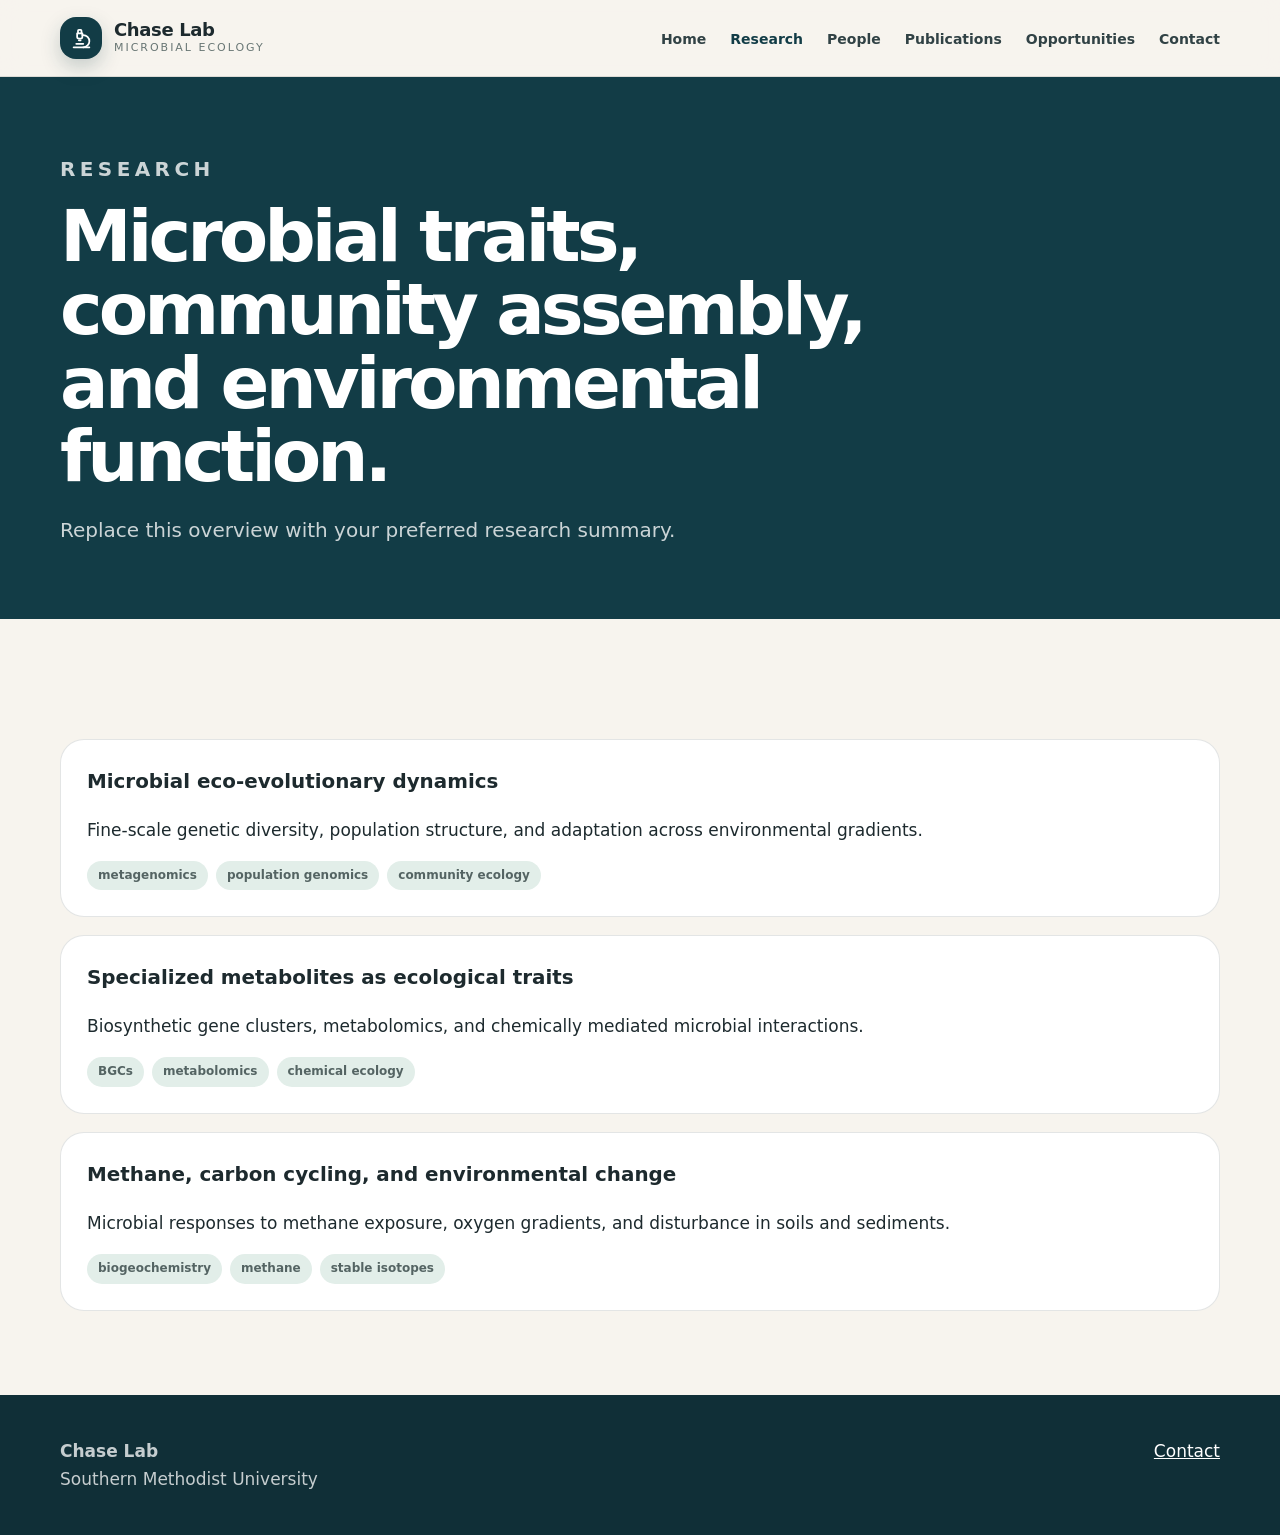
==== research.html @ c8084168 "Add files via upload" ====
<!DOCTYPE html><html lang="en"><head><meta charset="utf-8"><meta name="viewport" content="width=device-width, initial-scale=1"><title>Research | Chase Lab</title><link rel="stylesheet" href="assets/styles.css"></head><body><header class="site-header"><div class="container nav-wrap"><a class="brand" href="index.html"><span class="brand-mark"><svg class="brand-icon" viewBox="0 0 24 24"><path d="M6 18h8"/><path d="M3 22h18"/><path d="M14 22a7 7 0 1 0 0-14h-1"/><path d="M9 14h2"/><path d="M9 12a2 2 0 0 1-2-2V6h6v4a2 2 0 0 1-2 2Z"/><path d="M12 6V3a1 1 0 0 0-1-1H9a1 1 0 0 0-1 1v3"/></svg></span><span><span class="brand-title">Chase Lab</span><span class="brand-subtitle">Microbial Ecology</span></span></a><nav class="main-nav"><ul><li><a href="index.html">Home</a></li><li><a class="active" href="research.html">Research</a></li><li><a href="people.html">People</a></li><li><a href="publications.html">Publications</a></li><li><a href="opportunities.html">Opportunities</a></li><li><a href="contact.html">Contact</a></li></ul></nav></div></header><main><section class="page-hero"><div class="container"><p class="section-kicker">Research</p><h1>Microbial traits, community assembly, and environmental function.</h1><p>Replace this overview with your preferred research summary.</p></div></section><section class="section"><div class="container"><div class="list"><article class="list-item"><h3>Microbial eco-evolutionary dynamics</h3><p>Fine-scale genetic diversity, population structure, and adaptation across environmental gradients.</p><div class="tag-row"><span class="tag">metagenomics</span><span class="tag">population genomics</span><span class="tag">community ecology</span></div></article><article class="list-item"><h3>Specialized metabolites as ecological traits</h3><p>Biosynthetic gene clusters, metabolomics, and chemically mediated microbial interactions.</p><div class="tag-row"><span class="tag">BGCs</span><span class="tag">metabolomics</span><span class="tag">chemical ecology</span></div></article><article class="list-item"><h3>Methane, carbon cycling, and environmental change</h3><p>Microbial responses to methane exposure, oxygen gradients, and disturbance in soils and sediments.</p><div class="tag-row"><span class="tag">biogeochemistry</span><span class="tag">methane</span><span class="tag">stable isotopes</span></div></article></div></div></section></main><footer class="site-footer"><div class="container footer-grid"><div><strong>Chase Lab</strong><br>Southern Methodist University</div><div><a href="contact.html">Contact</a></div></div></footer></body></html>
---- assets/styles.css ----
:root{
  --ink:#1d2a2e;--muted:#5d6868;--ocean:#123c46;--ocean2:#102f37;--teal:#68a79f;--teal-soft:#e2eee9;--sand:#f7f4ee;--sediment:#e8e1d2;--gold:#d0a961;--white:#fff;--line:rgba(29,42,46,.12);--shadow:0 18px 45px rgba(17,33,38,.12);--radius:28px;--container:1160px
}
*{box-sizing:border-box}html{scroll-behavior:smooth}body{margin:0;color:var(--ink);background:var(--sand);font-family:Inter,ui-sans-serif,system-ui,-apple-system,BlinkMacSystemFont,"Segoe UI",sans-serif;font-size:17px;line-height:1.65}img{max-width:100%;height:auto;border-radius:22px}a{color:inherit}.container{width:min(var(--container),calc(100% - 88px));margin:0 auto}.site-header{position:sticky;top:0;z-index:50;background:rgba(247,244,238,.92);backdrop-filter:blur(12px);border-bottom:1px solid var(--line)}.nav-wrap{min-height:76px;display:flex;align-items:center;justify-content:space-between;gap:28px}.brand{display:flex;align-items:center;gap:12px;text-decoration:none;min-width:230px}.brand-mark{width:42px;height:42px;display:inline-flex;align-items:center;justify-content:center;border-radius:16px;background:var(--ocean);color:var(--white);box-shadow:0 8px 20px rgba(18,60,70,.22)}.brand-icon{width:21px;height:21px;display:block;fill:none;stroke:currentColor;stroke-width:2;stroke-linecap:round;stroke-linejoin:round}.brand-title{display:block;font-size:18px;font-weight:750;letter-spacing:-.02em;line-height:1.1}.brand-subtitle{display:block;color:#687674;font-size:11px;text-transform:uppercase;letter-spacing:.18em;line-height:1.4}.main-nav ul{list-style:none;display:flex;align-items:center;justify-content:flex-end;gap:24px;padding:0;margin:0;flex-wrap:wrap}.main-nav a{text-decoration:none;color:#314245;font-size:14px;font-weight:650}.main-nav a:hover,.main-nav a.active{color:var(--ocean)}.hero{position:relative;overflow:hidden;color:var(--white);background:radial-gradient(circle at 80% 5%,rgba(104,167,159,.32),transparent 28%),linear-gradient(135deg,#123c46 0%,#102f37 62%,#0c252c 100%);border-bottom:1px solid rgba(255,255,255,.14)}.hero:before{content:"";position:absolute;left:-120px;bottom:-180px;width:420px;height:420px;border-radius:999px;background:rgba(208,169,97,.20);filter:blur(50px)}.hero-grid{position:relative;z-index:1;display:grid;grid-template-columns:1.05fr .95fr;align-items:center;gap:56px;padding:104px 0}.eyebrow{display:inline-flex;margin-bottom:22px;padding:8px 14px;border:1px solid rgba(255,255,255,.2);border-radius:999px;background:rgba(255,255,255,.1);color:rgba(255,255,255,.86);font-size:14px}.hero h1{max-width:760px;margin:0;font-size:clamp(44px,7vw,76px);line-height:1.02;letter-spacing:-.055em}.hero-lede{max-width:680px;margin-top:26px;color:rgba(255,255,255,.78);font-size:clamp(18px,2vw,22px);line-height:1.55}.hero-actions{display:flex;gap:14px;flex-wrap:wrap;margin-top:34px}.button{display:inline-flex;align-items:center;justify-content:center;padding:13px 22px;border-radius:999px;font-size:14px;font-weight:750;text-decoration:none}.button-light{background:var(--white);color:var(--ocean);box-shadow:0 14px 34px rgba(0,0,0,.18)}.button-outline{border:1px solid rgba(255,255,255,.32);color:var(--white)}.button-dark{background:var(--ocean);color:var(--white)}.hero-card{position:relative;padding:16px;border:1px solid rgba(255,255,255,.18);border-radius:34px;background:rgba(255,255,255,.1);box-shadow:0 28px 70px rgba(0,0,0,.25);backdrop-filter:blur(8px)}.abstract-panel{aspect-ratio:4/3;border-radius:26px;padding:24px;display:grid;grid-template-columns:repeat(3,1fr);gap:12px;background:radial-gradient(circle at 25% 20%,rgba(255,255,255,.45),transparent 18%),radial-gradient(circle at 75% 35%,rgba(104,167,159,.7),transparent 22%),linear-gradient(135deg,#244f58,#102f37 55%,#d0a961)}.abstract-panel div{border-radius:22px;background:rgba(255,255,255,.16);backdrop-filter:blur(4px)}.abstract-panel div:nth-child(2),.abstract-panel div:nth-child(6){background:rgba(255,255,255,.28)}.abstract-panel div:nth-child(4),.abstract-panel div:nth-child(8){grid-column:span 2}.approach-tag{position:absolute;left:-22px;bottom:-24px;z-index:3;max-width:330px;padding:18px 22px 20px;border:1px solid rgba(29,42,46,.08);border-radius:24px;background:var(--sand);color:var(--ocean);box-shadow:0 18px 45px rgba(17,33,38,.18);line-height:1.25}.approach-tag span{display:block;margin-bottom:4px;color:#6b7775;font-size:11px;font-weight:800;text-transform:uppercase;letter-spacing:.18em}.approach-tag strong{display:block;font-size:clamp(15px,1.4vw,18px);line-height:1.25}.section{padding:84px 0}.section.alt{background:var(--sediment)}.section-kicker{margin:0 0 14px;color:#6b7775;font-size:13px;font-weight:800;text-transform:uppercase;letter-spacing:.22em}.section h2{max-width:850px;margin:0;font-size:clamp(34px,4vw,52px);line-height:1.05;letter-spacing:-.045em}.section-intro{max-width:720px;color:var(--muted);font-size:18px}.grid-3{display:grid;grid-template-columns:repeat(3,minmax(0,1fr));gap:22px;margin-top:38px}.grid-2{display:grid;grid-template-columns:repeat(2,minmax(0,1fr));gap:22px;margin-top:38px}.card{background:var(--white);border:1px solid var(--line);border-radius:var(--radius);padding:30px;box-shadow:0 8px 24px rgba(18,60,70,.06);transition:transform .16s ease,box-shadow .16s ease}.card:hover{transform:translateY(-3px);box-shadow:var(--shadow)}.icon-dot{display:inline-flex;align-items:center;justify-content:center;width:48px;height:48px;margin-bottom:24px;border-radius:18px;background:var(--teal-soft);color:var(--ocean);font-size:13px;font-weight:800}.card h3{margin:0 0 14px;font-size:24px;line-height:1.15;letter-spacing:-.025em}.card p{margin:0;color:var(--muted)}.project-number{margin-bottom:26px;color:#9a7650;font-size:14px;font-weight:800}.callout{background:var(--ocean);color:var(--white);padding:86px 0}.callout h2{max-width:820px;margin:0 0 24px;font-size:clamp(36px,5vw,62px);line-height:1.03;letter-spacing:-.05em}.callout p{max-width:760px;color:rgba(255,255,255,.76);font-size:18px}.page-hero{padding:76px 0 52px;background:var(--ocean);color:var(--white)}.page-hero h1{margin:0;max-width:900px;font-size:clamp(42px,6vw,72px);line-height:1.02;letter-spacing:-.055em}.page-hero p{max-width:760px;color:rgba(255,255,255,.78);font-size:20px}.list{display:grid;gap:18px;margin-top:36px}.list-item{padding:26px;border:1px solid var(--line);border-radius:24px;background:var(--white)}.list-item h3{margin:0 0 8px}.tag-row{display:flex;gap:8px;flex-wrap:wrap;margin-top:14px}.tag{display:inline-flex;border-radius:999px;background:var(--teal-soft);padding:5px 11px;color:#546463;font-size:12px;font-weight:700}.people-grid{display:grid;grid-template-columns:repeat(3,minmax(0,1fr));gap:22px;margin-top:38px}.person-photo{height:220px;border-radius:24px;background:linear-gradient(135deg,#d7ded9,#e8e1d2);margin-bottom:18px}.site-footer{background:#102f37;color:rgba(255,255,255,.76);padding:42px 0}.footer-grid{display:flex;justify-content:space-between;gap:24px;align-items:flex-start}.footer-grid a{color:#fff}@media(max-width:900px){.container{width:min(100% - 32px,var(--container))}.nav-wrap{align-items:flex-start;flex-direction:column;padding:16px 0}.main-nav ul{justify-content:flex-start;gap:14px}.hero-grid{grid-template-columns:1fr;padding:72px 0}.hero-card{margin-top:12px}.approach-tag{position:static;margin:14px 0 0}.grid-3,.grid-2,.people-grid{grid-template-columns:1fr}.section{padding:60px 0}.footer-grid{flex-direction:column}}
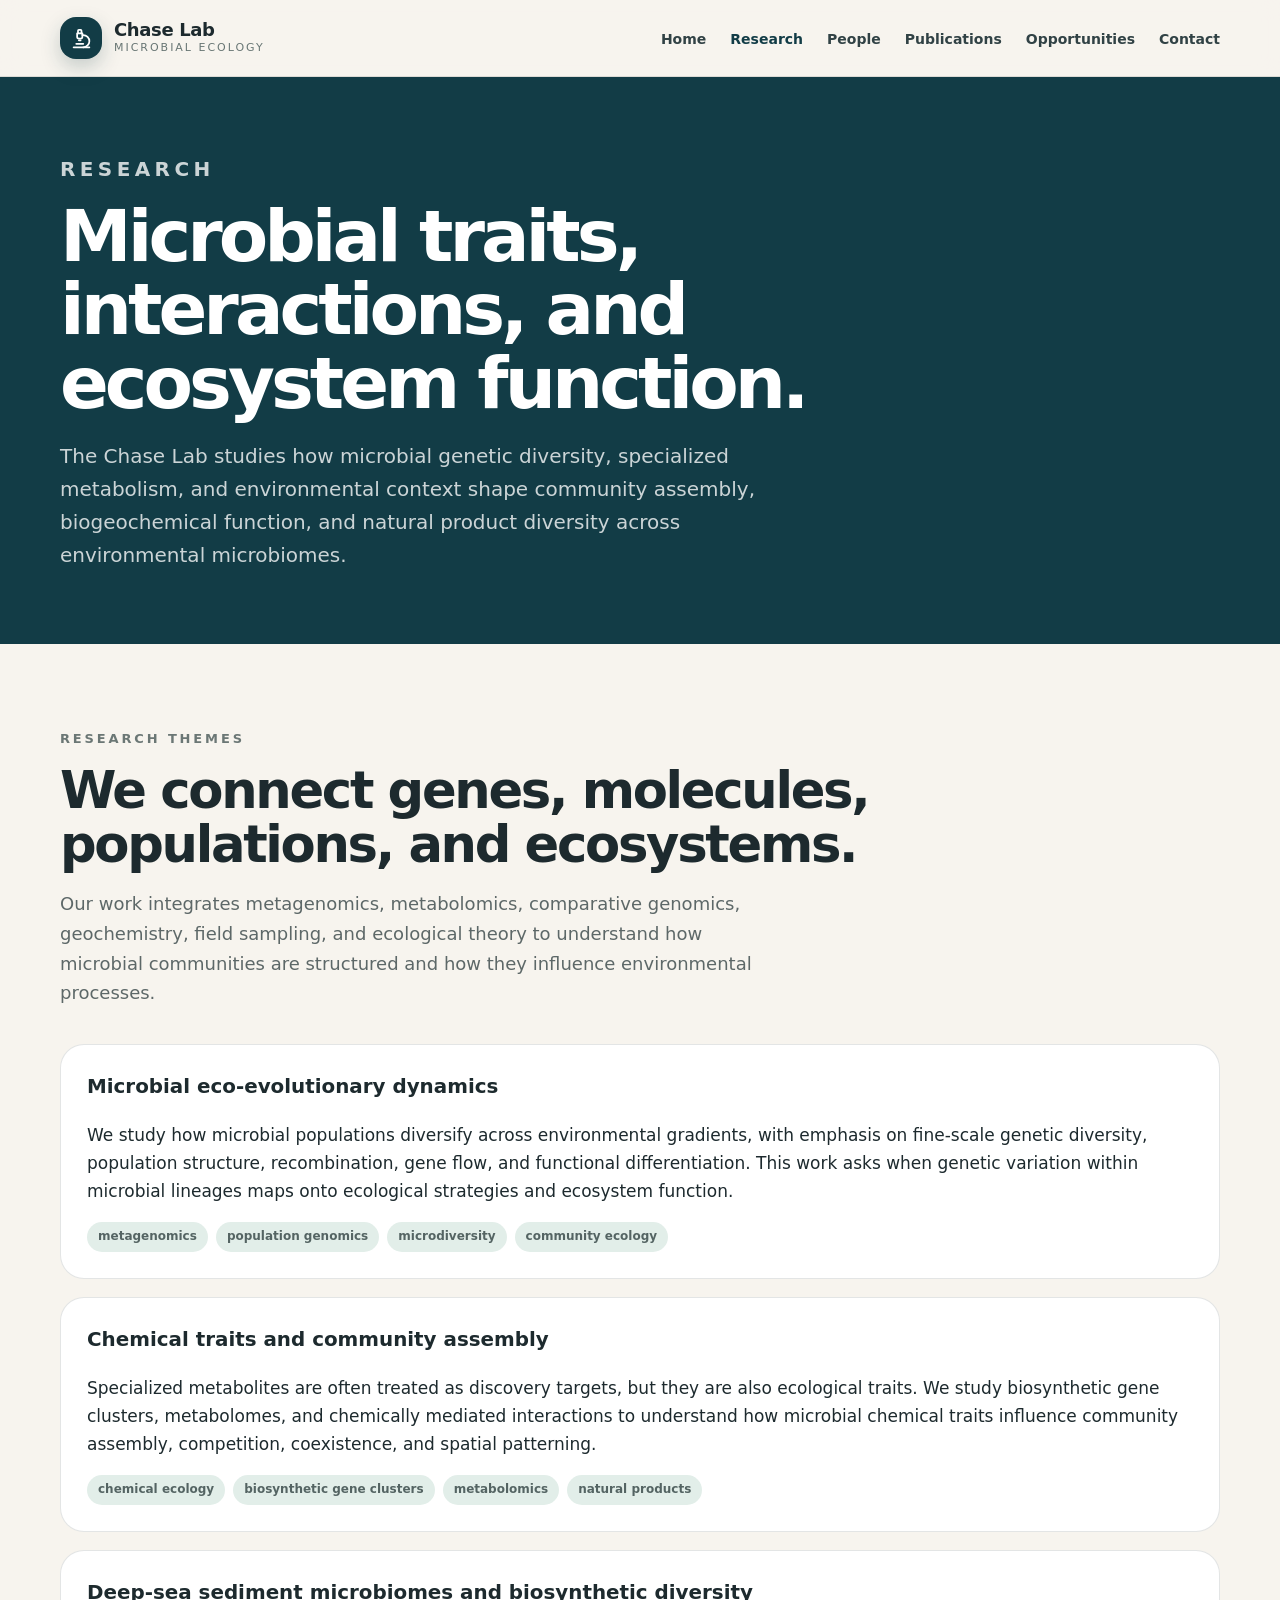
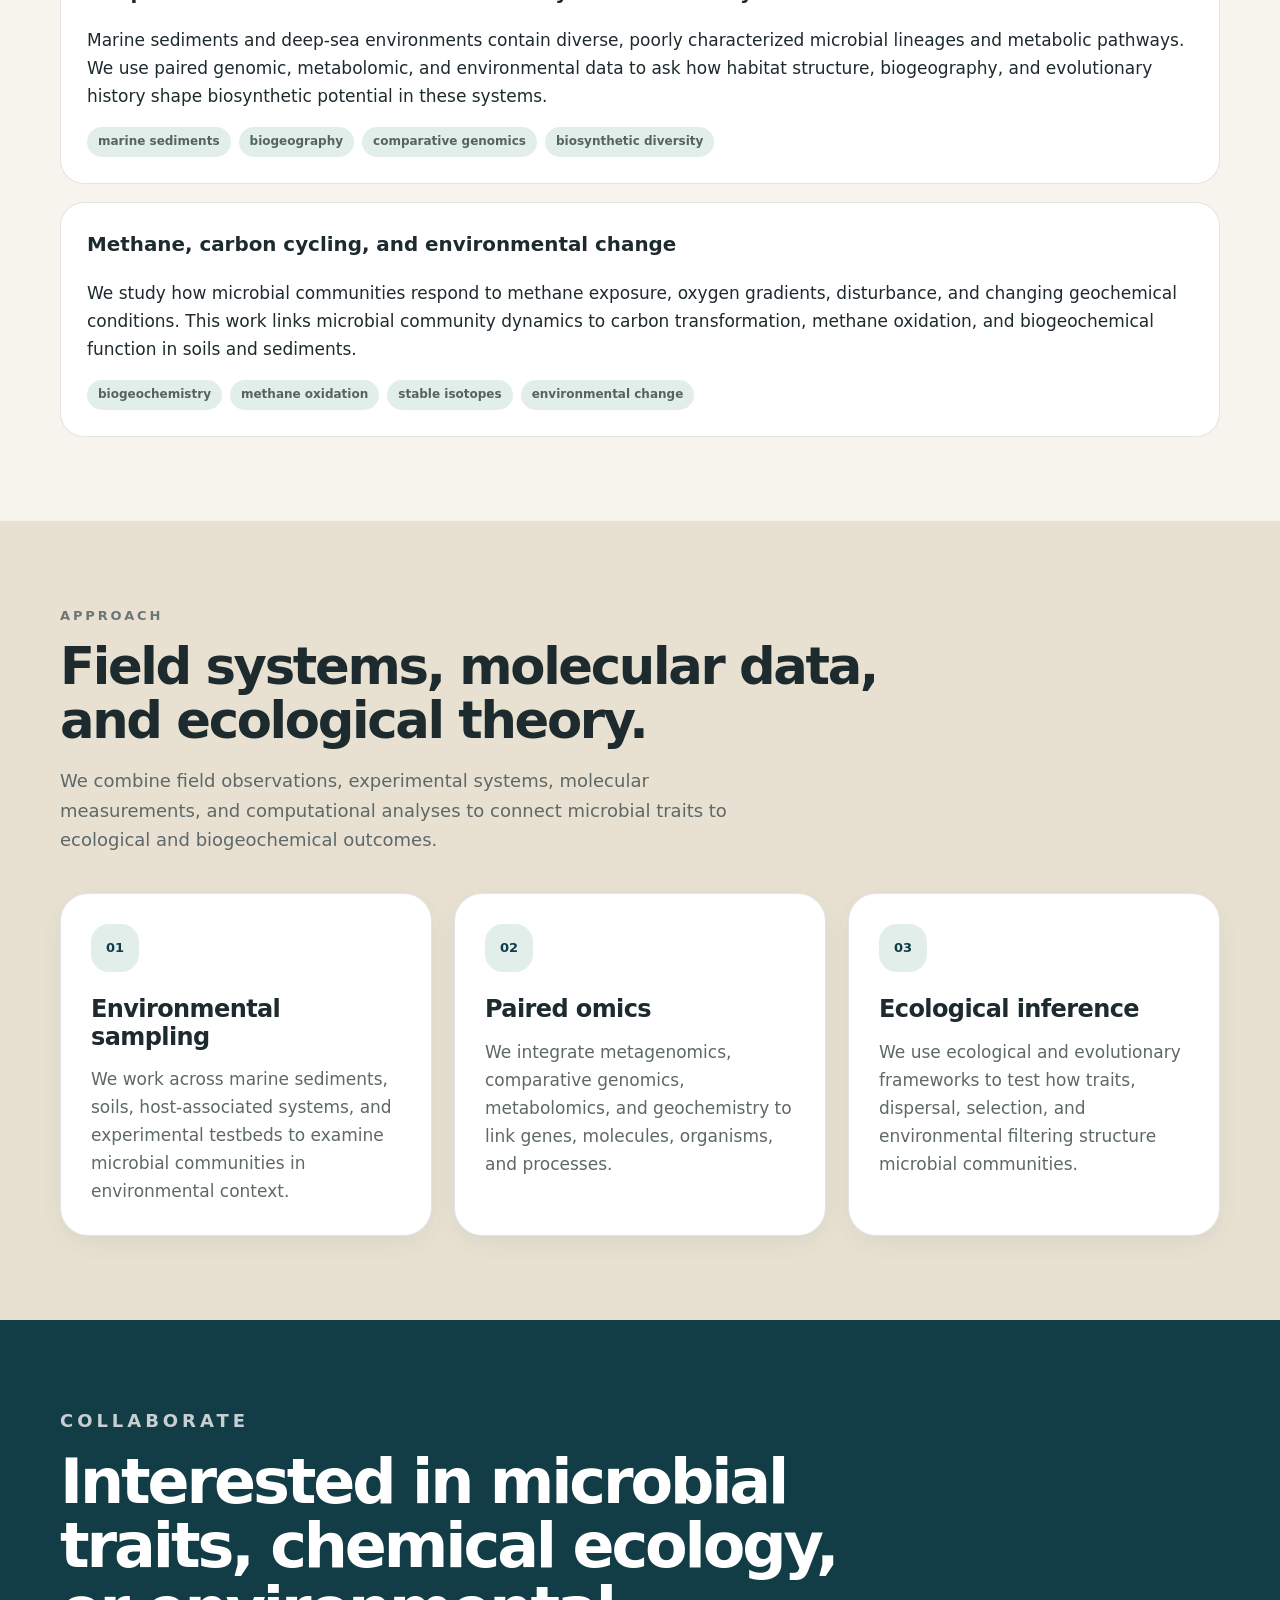
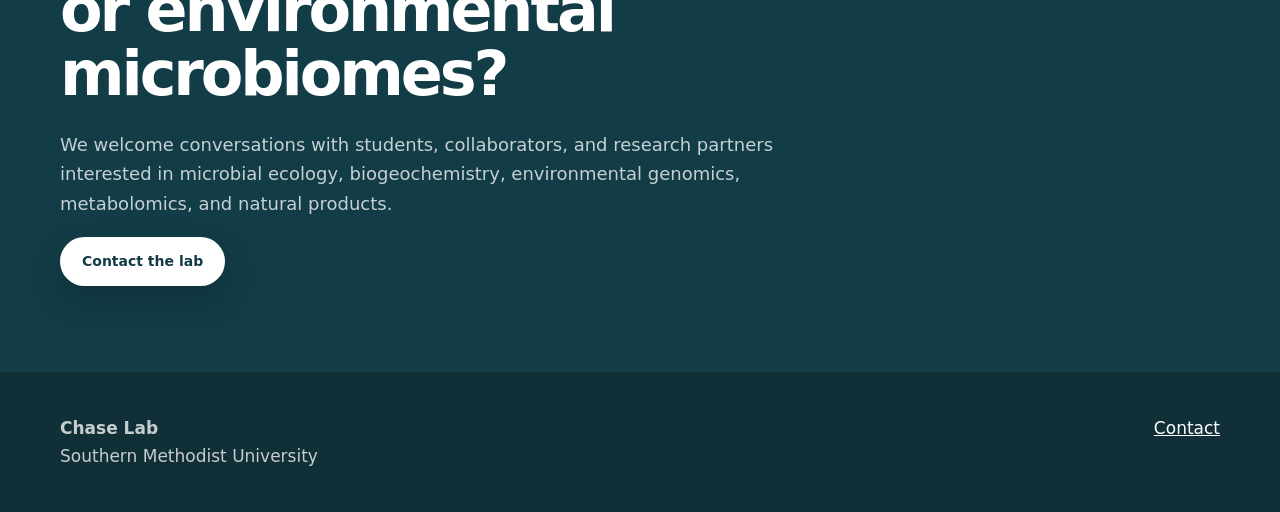
==== commit ab9b96cb: "Update research.html" ====
--- a/research.html
+++ b/research.html
@@ -1 +1,299 @@
-<!DOCTYPE html><html lang="en"><head><meta charset="utf-8"><meta name="viewport" content="width=device-width, initial-scale=1"><title>Research | Chase Lab</title><link rel="stylesheet" href="assets/styles.css"></head><body><header class="site-header"><div class="container nav-wrap"><a class="brand" href="index.html"><span class="brand-mark"><svg class="brand-icon" viewBox="0 0 24 24"><path d="M6 18h8"/><path d="M3 22h18"/><path d="M14 22a7 7 0 1 0 0-14h-1"/><path d="M9 14h2"/><path d="M9 12a2 2 0 0 1-2-2V6h6v4a2 2 0 0 1-2 2Z"/><path d="M12 6V3a1 1 0 0 0-1-1H9a1 1 0 0 0-1 1v3"/></svg></span><span><span class="brand-title">Chase Lab</span><span class="brand-subtitle">Microbial Ecology</span></span></a><nav class="main-nav"><ul><li><a href="index.html">Home</a></li><li><a class="active" href="research.html">Research</a></li><li><a href="people.html">People</a></li><li><a href="publications.html">Publications</a></li><li><a href="opportunities.html">Opportunities</a></li><li><a href="contact.html">Contact</a></li></ul></nav></div></header><main><section class="page-hero"><div class="container"><p class="section-kicker">Research</p><h1>Microbial traits, community assembly, and environmental function.</h1><p>Replace this overview with your preferred research summary.</p></div></section><section class="section"><div class="container"><div class="list"><article class="list-item"><h3>Microbial eco-evolutionary dynamics</h3><p>Fine-scale genetic diversity, population structure, and adaptation across environmental gradients.</p><div class="tag-row"><span class="tag">metagenomics</span><span class="tag">population genomics</span><span class="tag">community ecology</span></div></article><article class="list-item"><h3>Specialized metabolites as ecological traits</h3><p>Biosynthetic gene clusters, metabolomics, and chemically mediated microbial interactions.</p><div class="tag-row"><span class="tag">BGCs</span><span class="tag">metabolomics</span><span class="tag">chemical ecology</span></div></article><article class="list-item"><h3>Methane, carbon cycling, and environmental change</h3><p>Microbial responses to methane exposure, oxygen gradients, and disturbance in soils and sediments.</p><div class="tag-row"><span class="tag">biogeochemistry</span><span class="tag">methane</span><span class="tag">stable isotopes</span></div></article></div></div></section></main><footer class="site-footer"><div class="container footer-grid"><div><strong>Chase Lab</strong><br>Southern Methodist University</div><div><a href="contact.html">Contact</a></div></div></footer></body></html>
+<!DOCTYPE html>
+<html lang="en">
+
+<head>
+  <!-- Basic page settings -->
+  <meta charset="utf-8">
+  <meta name="viewport" content="width=device-width, initial-scale=1">
+  <title>Research | Chase Lab</title>
+
+  <!-- Site styles -->
+  <link rel="stylesheet" href="assets/styles.css">
+</head>
+
+<body>
+
+  <!-- =======================================================
+       SITE HEADER / NAVIGATION
+       ======================================================= -->
+  <header class="site-header">
+    <div class="container nav-wrap">
+
+      <a class="brand" href="index.html" aria-label="Chase Lab home">
+        <span class="brand-mark">
+          <svg class="brand-icon" viewBox="0 0 24 24" aria-hidden="true">
+            <path d="M6 18h8" />
+            <path d="M3 22h18" />
+            <path d="M14 22a7 7 0 1 0 0-14h-1" />
+            <path d="M9 14h2" />
+            <path d="M9 12a2 2 0 0 1-2-2V6h6v4a2 2 0 0 1-2 2Z" />
+            <path d="M12 6V3a1 1 0 0 0-1-1H9a1 1 0 0 0-1 1v3" />
+          </svg>
+        </span>
+
+        <span>
+          <span class="brand-title">Chase Lab</span>
+          <span class="brand-subtitle">Microbial Ecology</span>
+        </span>
+      </a>
+
+      <nav class="main-nav" aria-label="Main navigation">
+        <ul>
+          <li><a href="index.html">Home</a></li>
+          <li><a class="active" href="research.html">Research</a></li>
+          <li><a href="people.html">People</a></li>
+          <li><a href="publications.html">Publications</a></li>
+          <li><a href="opportunities.html">Opportunities</a></li>
+          <li><a href="contact.html">Contact</a></li>
+        </ul>
+      </nav>
+
+    </div>
+  </header>
+
+
+  <main>
+
+    <!-- =======================================================
+         PAGE HERO
+         ======================================================= -->
+    <section class="page-hero">
+      <div class="container">
+
+        <p class="section-kicker">Research</p>
+
+        <h1>
+          Microbial traits, interactions, and ecosystem function.
+        </h1>
+
+        <p>
+          The Chase Lab studies how microbial genetic diversity, specialized
+          metabolism, and environmental context shape community assembly,
+          biogeochemical function, and natural product diversity across
+          environmental microbiomes.
+        </p>
+
+      </div>
+    </section>
+
+
+    <!-- =======================================================
+         RESEARCH OVERVIEW
+         ======================================================= -->
+    <section class="section">
+      <div class="container">
+
+        <p class="section-kicker">Research themes</p>
+
+        <h2>
+          We connect genes, molecules, populations, and ecosystems.
+        </h2>
+
+        <p class="section-intro">
+          Our work integrates metagenomics, metabolomics, comparative genomics,
+          geochemistry, field sampling, and ecological theory to understand how
+          microbial communities are structured and how they influence
+          environmental processes.
+        </p>
+
+        <div class="list">
+
+          <!-- Theme 1 -->
+          <article class="list-item">
+            <h3>Microbial eco-evolutionary dynamics</h3>
+
+            <p>
+              We study how microbial populations diversify across environmental
+              gradients, with emphasis on fine-scale genetic diversity,
+              population structure, recombination, gene flow, and functional
+              differentiation. This work asks when genetic variation within
+              microbial lineages maps onto ecological strategies and ecosystem
+              function.
+            </p>
+
+            <div class="tag-row">
+              <span class="tag">metagenomics</span>
+              <span class="tag">population genomics</span>
+              <span class="tag">microdiversity</span>
+              <span class="tag">community ecology</span>
+            </div>
+          </article>
+
+
+          <!-- Theme 2 -->
+          <article class="list-item">
+            <h3>Chemical traits and community assembly</h3>
+
+            <p>
+              Specialized metabolites are often treated as discovery targets,
+              but they are also ecological traits. We study biosynthetic gene
+              clusters, metabolomes, and chemically mediated interactions to
+              understand how microbial chemical traits influence community
+              assembly, competition, coexistence, and spatial patterning.
+            </p>
+
+            <div class="tag-row">
+              <span class="tag">chemical ecology</span>
+              <span class="tag">biosynthetic gene clusters</span>
+              <span class="tag">metabolomics</span>
+              <span class="tag">natural products</span>
+            </div>
+          </article>
+
+
+          <!-- Theme 3 -->
+          <article class="list-item">
+            <h3>Deep-sea sediment microbiomes and biosynthetic diversity</h3>
+
+            <p>
+              Marine sediments and deep-sea environments contain diverse,
+              poorly characterized microbial lineages and metabolic pathways.
+              We use paired genomic, metabolomic, and environmental data to ask
+              how habitat structure, biogeography, and evolutionary history
+              shape biosynthetic potential in these systems.
+            </p>
+
+            <div class="tag-row">
+              <span class="tag">marine sediments</span>
+              <span class="tag">biogeography</span>
+              <span class="tag">comparative genomics</span>
+              <span class="tag">biosynthetic diversity</span>
+            </div>
+          </article>
+
+
+          <!-- Theme 4 -->
+          <article class="list-item">
+            <h3>Methane, carbon cycling, and environmental change</h3>
+
+            <p>
+              We study how microbial communities respond to methane exposure,
+              oxygen gradients, disturbance, and changing geochemical
+              conditions. This work links microbial community dynamics to carbon
+              transformation, methane oxidation, and biogeochemical function in
+              soils and sediments.
+            </p>
+
+            <div class="tag-row">
+              <span class="tag">biogeochemistry</span>
+              <span class="tag">methane oxidation</span>
+              <span class="tag">stable isotopes</span>
+              <span class="tag">environmental change</span>
+            </div>
+          </article>
+
+        </div>
+      </div>
+    </section>
+
+
+    <!-- =======================================================
+         METHODS / APPROACH
+         ======================================================= -->
+    <section class="section alt">
+      <div class="container">
+
+        <p class="section-kicker">Approach</p>
+
+        <h2>
+          Field systems, molecular data, and ecological theory.
+        </h2>
+
+        <p class="section-intro">
+          We combine field observations, experimental systems, molecular
+          measurements, and computational analyses to connect microbial traits
+          to ecological and biogeochemical outcomes.
+        </p>
+
+        <div class="grid-3">
+
+          <article class="card">
+            <div class="icon-dot">01</div>
+
+            <h3>Environmental sampling</h3>
+
+            <p>
+              We work across marine sediments, soils, host-associated systems,
+              and experimental testbeds to examine microbial communities in
+              environmental context.
+            </p>
+          </article>
+
+          <article class="card">
+            <div class="icon-dot">02</div>
+
+            <h3>Paired omics</h3>
+
+            <p>
+              We integrate metagenomics, comparative genomics, metabolomics,
+              and geochemistry to link genes, molecules, organisms, and
+              processes.
+            </p>
+          </article>
+
+          <article class="card">
+            <div class="icon-dot">03</div>
+
+            <h3>Ecological inference</h3>
+
+            <p>
+              We use ecological and evolutionary frameworks to test how traits,
+              dispersal, selection, and environmental filtering structure
+              microbial communities.
+            </p>
+          </article>
+
+        </div>
+      </div>
+    </section>
+
+
+    <!-- =======================================================
+         COLLABORATION / CONTACT CALLOUT
+         ======================================================= -->
+    <section class="callout">
+      <div class="container">
+
+        <p class="section-kicker">Collaborate</p>
+
+        <h2>
+          Interested in microbial traits, chemical ecology, or environmental
+          microbiomes?
+        </h2>
+
+        <p>
+          We welcome conversations with students, collaborators, and research
+          partners interested in microbial ecology, biogeochemistry,
+          environmental genomics, metabolomics, and natural products.
+        </p>
+
+        <a class="button button-light" href="contact.html">
+          Contact the lab
+        </a>
+
+      </div>
+    </section>
+
+  </main>
+
+
+  <!-- =======================================================
+       FOOTER
+       ======================================================= -->
+  <footer class="site-footer">
+    <div class="container footer-grid">
+
+      <div>
+        <strong>Chase Lab</strong><br>
+        Southern Methodist University
+      </div>
+
+      <div>
+        <a href="contact.html">Contact</a>
+      </div>
+
+    </div>
+  </footer>
+
+</body>
+</html>
--- a/assets/styles.css
+++ b/assets/styles.css
@@ -1,4 +1,696 @@
-:root{
-  --ink:#1d2a2e;--muted:#5d6868;--ocean:#123c46;--ocean2:#102f37;--teal:#68a79f;--teal-soft:#e2eee9;--sand:#f7f4ee;--sediment:#e8e1d2;--gold:#d0a961;--white:#fff;--line:rgba(29,42,46,.12);--shadow:0 18px 45px rgba(17,33,38,.12);--radius:28px;--container:1160px
-}
-*{box-sizing:border-box}html{scroll-behavior:smooth}body{margin:0;color:var(--ink);background:var(--sand);font-family:Inter,ui-sans-serif,system-ui,-apple-system,BlinkMacSystemFont,"Segoe UI",sans-serif;font-size:17px;line-height:1.65}img{max-width:100%;height:auto;border-radius:22px}a{color:inherit}.container{width:min(var(--container),calc(100% - 88px));margin:0 auto}.site-header{position:sticky;top:0;z-index:50;background:rgba(247,244,238,.92);backdrop-filter:blur(12px);border-bottom:1px solid var(--line)}.nav-wrap{min-height:76px;display:flex;align-items:center;justify-content:space-between;gap:28px}.brand{display:flex;align-items:center;gap:12px;text-decoration:none;min-width:230px}.brand-mark{width:42px;height:42px;display:inline-flex;align-items:center;justify-content:center;border-radius:16px;background:var(--ocean);color:var(--white);box-shadow:0 8px 20px rgba(18,60,70,.22)}.brand-icon{width:21px;height:21px;display:block;fill:none;stroke:currentColor;stroke-width:2;stroke-linecap:round;stroke-linejoin:round}.brand-title{display:block;font-size:18px;font-weight:750;letter-spacing:-.02em;line-height:1.1}.brand-subtitle{display:block;color:#687674;font-size:11px;text-transform:uppercase;letter-spacing:.18em;line-height:1.4}.main-nav ul{list-style:none;display:flex;align-items:center;justify-content:flex-end;gap:24px;padding:0;margin:0;flex-wrap:wrap}.main-nav a{text-decoration:none;color:#314245;font-size:14px;font-weight:650}.main-nav a:hover,.main-nav a.active{color:var(--ocean)}.hero{position:relative;overflow:hidden;color:var(--white);background:radial-gradient(circle at 80% 5%,rgba(104,167,159,.32),transparent 28%),linear-gradient(135deg,#123c46 0%,#102f37 62%,#0c252c 100%);border-bottom:1px solid rgba(255,255,255,.14)}.hero:before{content:"";position:absolute;left:-120px;bottom:-180px;width:420px;height:420px;border-radius:999px;background:rgba(208,169,97,.20);filter:blur(50px)}.hero-grid{position:relative;z-index:1;display:grid;grid-template-columns:1.05fr .95fr;align-items:center;gap:56px;padding:104px 0}.eyebrow{display:inline-flex;margin-bottom:22px;padding:8px 14px;border:1px solid rgba(255,255,255,.2);border-radius:999px;background:rgba(255,255,255,.1);color:rgba(255,255,255,.86);font-size:14px}.hero h1{max-width:760px;margin:0;font-size:clamp(44px,7vw,76px);line-height:1.02;letter-spacing:-.055em}.hero-lede{max-width:680px;margin-top:26px;color:rgba(255,255,255,.78);font-size:clamp(18px,2vw,22px);line-height:1.55}.hero-actions{display:flex;gap:14px;flex-wrap:wrap;margin-top:34px}.button{display:inline-flex;align-items:center;justify-content:center;padding:13px 22px;border-radius:999px;font-size:14px;font-weight:750;text-decoration:none}.button-light{background:var(--white);color:var(--ocean);box-shadow:0 14px 34px rgba(0,0,0,.18)}.button-outline{border:1px solid rgba(255,255,255,.32);color:var(--white)}.button-dark{background:var(--ocean);color:var(--white)}.hero-card{position:relative;padding:16px;border:1px solid rgba(255,255,255,.18);border-radius:34px;background:rgba(255,255,255,.1);box-shadow:0 28px 70px rgba(0,0,0,.25);backdrop-filter:blur(8px)}.abstract-panel{aspect-ratio:4/3;border-radius:26px;padding:24px;display:grid;grid-template-columns:repeat(3,1fr);gap:12px;background:radial-gradient(circle at 25% 20%,rgba(255,255,255,.45),transparent 18%),radial-gradient(circle at 75% 35%,rgba(104,167,159,.7),transparent 22%),linear-gradient(135deg,#244f58,#102f37 55%,#d0a961)}.abstract-panel div{border-radius:22px;background:rgba(255,255,255,.16);backdrop-filter:blur(4px)}.abstract-panel div:nth-child(2),.abstract-panel div:nth-child(6){background:rgba(255,255,255,.28)}.abstract-panel div:nth-child(4),.abstract-panel div:nth-child(8){grid-column:span 2}.approach-tag{position:absolute;left:-22px;bottom:-24px;z-index:3;max-width:330px;padding:18px 22px 20px;border:1px solid rgba(29,42,46,.08);border-radius:24px;background:var(--sand);color:var(--ocean);box-shadow:0 18px 45px rgba(17,33,38,.18);line-height:1.25}.approach-tag span{display:block;margin-bottom:4px;color:#6b7775;font-size:11px;font-weight:800;text-transform:uppercase;letter-spacing:.18em}.approach-tag strong{display:block;font-size:clamp(15px,1.4vw,18px);line-height:1.25}.section{padding:84px 0}.section.alt{background:var(--sediment)}.section-kicker{margin:0 0 14px;color:#6b7775;font-size:13px;font-weight:800;text-transform:uppercase;letter-spacing:.22em}.section h2{max-width:850px;margin:0;font-size:clamp(34px,4vw,52px);line-height:1.05;letter-spacing:-.045em}.section-intro{max-width:720px;color:var(--muted);font-size:18px}.grid-3{display:grid;grid-template-columns:repeat(3,minmax(0,1fr));gap:22px;margin-top:38px}.grid-2{display:grid;grid-template-columns:repeat(2,minmax(0,1fr));gap:22px;margin-top:38px}.card{background:var(--white);border:1px solid var(--line);border-radius:var(--radius);padding:30px;box-shadow:0 8px 24px rgba(18,60,70,.06);transition:transform .16s ease,box-shadow .16s ease}.card:hover{transform:translateY(-3px);box-shadow:var(--shadow)}.icon-dot{display:inline-flex;align-items:center;justify-content:center;width:48px;height:48px;margin-bottom:24px;border-radius:18px;background:var(--teal-soft);color:var(--ocean);font-size:13px;font-weight:800}.card h3{margin:0 0 14px;font-size:24px;line-height:1.15;letter-spacing:-.025em}.card p{margin:0;color:var(--muted)}.project-number{margin-bottom:26px;color:#9a7650;font-size:14px;font-weight:800}.callout{background:var(--ocean);color:var(--white);padding:86px 0}.callout h2{max-width:820px;margin:0 0 24px;font-size:clamp(36px,5vw,62px);line-height:1.03;letter-spacing:-.05em}.callout p{max-width:760px;color:rgba(255,255,255,.76);font-size:18px}.page-hero{padding:76px 0 52px;background:var(--ocean);color:var(--white)}.page-hero h1{margin:0;max-width:900px;font-size:clamp(42px,6vw,72px);line-height:1.02;letter-spacing:-.055em}.page-hero p{max-width:760px;color:rgba(255,255,255,.78);font-size:20px}.list{display:grid;gap:18px;margin-top:36px}.list-item{padding:26px;border:1px solid var(--line);border-radius:24px;background:var(--white)}.list-item h3{margin:0 0 8px}.tag-row{display:flex;gap:8px;flex-wrap:wrap;margin-top:14px}.tag{display:inline-flex;border-radius:999px;background:var(--teal-soft);padding:5px 11px;color:#546463;font-size:12px;font-weight:700}.people-grid{display:grid;grid-template-columns:repeat(3,minmax(0,1fr));gap:22px;margin-top:38px}.person-photo{height:220px;border-radius:24px;background:linear-gradient(135deg,#d7ded9,#e8e1d2);margin-bottom:18px}.site-footer{background:#102f37;color:rgba(255,255,255,.76);padding:42px 0}.footer-grid{display:flex;justify-content:space-between;gap:24px;align-items:flex-start}.footer-grid a{color:#fff}@media(max-width:900px){.container{width:min(100% - 32px,var(--container))}.nav-wrap{align-items:flex-start;flex-direction:column;padding:16px 0}.main-nav ul{justify-content:flex-start;gap:14px}.hero-grid{grid-template-columns:1fr;padding:72px 0}.hero-card{margin-top:12px}.approach-tag{position:static;margin:14px 0 0}.grid-3,.grid-2,.people-grid{grid-template-columns:1fr}.section{padding:60px 0}.footer-grid{flex-direction:column}}
+:root {
+  --ink: #1d2a2e;
+  --muted: #5d6868;
+  --ocean: #123c46;
+  --ocean2: #102f37;
+  --teal: #68a79f;
+  --teal-soft: #e2eee9;
+  --sand: #f7f4ee;
+  --sediment: #e8e1d2;
+  --gold: #d0a961;
+  --white: #fff;
+  --line: rgba(29, 42, 46, .12);
+  --shadow: 0 18px 45px rgba(17, 33, 38, .12);
+  --radius: 28px;
+  --container: 1160px;
+}
+
+* {
+  box-sizing: border-box;
+}
+
+html {
+  scroll-behavior: smooth;
+}
+
+body {
+  margin: 0;
+  color: var(--ink);
+  background: var(--sand);
+  font-family: Inter, ui-sans-serif, system-ui, -apple-system, BlinkMacSystemFont, "Segoe UI", sans-serif;
+  font-size: 17px;
+  line-height: 1.65;
+}
+
+img {
+  max-width: 100%;
+  height: auto;
+  border-radius: 22px;
+}
+
+a {
+  color: inherit;
+}
+
+.container {
+  width: min(var(--container), calc(100% - 88px));
+  margin: 0 auto;
+}
+
+/* Header */
+
+.site-header {
+  position: sticky;
+  top: 0;
+  z-index: 50;
+  background: rgba(247, 244, 238, .92);
+  backdrop-filter: blur(12px);
+  border-bottom: 1px solid var(--line);
+}
+
+.nav-wrap {
+  min-height: 76px;
+  display: flex;
+  align-items: center;
+  justify-content: space-between;
+  gap: 28px;
+}
+
+.brand {
+  display: flex;
+  align-items: center;
+  gap: 12px;
+  text-decoration: none;
+  min-width: 230px;
+}
+
+.brand-mark {
+  width: 42px;
+  height: 42px;
+  display: inline-flex;
+  align-items: center;
+  justify-content: center;
+  border-radius: 16px;
+  background: var(--ocean);
+  color: var(--white);
+  box-shadow: 0 8px 20px rgba(18, 60, 70, .22);
+}
+
+.brand-icon {
+  width: 21px;
+  height: 21px;
+  display: block;
+  fill: none;
+  stroke: currentColor;
+  stroke-width: 2;
+  stroke-linecap: round;
+  stroke-linejoin: round;
+}
+
+.brand-title {
+  display: block;
+  font-size: 18px;
+  font-weight: 750;
+  letter-spacing: -.02em;
+  line-height: 1.1;
+}
+
+.brand-subtitle {
+  display: block;
+  color: #687674;
+  font-size: 11px;
+  text-transform: uppercase;
+  letter-spacing: .18em;
+  line-height: 1.4;
+}
+
+/* Navigation */
+
+.main-nav ul {
+  list-style: none;
+  display: flex;
+  align-items: center;
+  justify-content: flex-end;
+  gap: 24px;
+  padding: 0;
+  margin: 0;
+  flex-wrap: wrap;
+}
+
+.main-nav a {
+  text-decoration: none;
+  color: #314245;
+  font-size: 14px;
+  font-weight: 650;
+}
+
+.main-nav a:hover,
+.main-nav a.active {
+  color: var(--ocean);
+}
+
+/* Homepage hero */
+
+.hero {
+  position: relative;
+  overflow: hidden;
+  color: var(--white);
+  background:
+    radial-gradient(circle at 80% 5%, rgba(104, 167, 159, .32), transparent 28%),
+    linear-gradient(135deg, #123c46 0%, #102f37 62%, #0c252c 100%);
+  border-bottom: 1px solid rgba(255, 255, 255, .14);
+}
+
+.hero::before {
+  content: "";
+  position: absolute;
+  left: -120px;
+  bottom: -180px;
+  width: 420px;
+  height: 420px;
+  border-radius: 999px;
+  background: rgba(208, 169, 97, .20);
+  filter: blur(50px);
+}
+
+.hero-grid {
+  position: relative;
+  z-index: 1;
+  display: grid;
+  grid-template-columns: .95fr 1.15fr;
+  align-items: center;
+  gap: 56px;
+  padding: 104px 0;
+}
+
+.eyebrow {
+  display: inline-flex;
+  margin-bottom: 22px;
+  padding: 8px 14px;
+  border: 1px solid rgba(255, 255, 255, .2);
+  border-radius: 999px;
+  background: rgba(255, 255, 255, .1);
+  color: rgba(255, 255, 255, .86);
+  font-size: 14px;
+}
+
+.hero h1 {
+  max-width: 760px;
+  margin: 0;
+  font-size: clamp(44px, 7vw, 76px);
+  line-height: 1.02;
+  letter-spacing: -.055em;
+}
+
+.hero-lede {
+  max-width: 680px;
+  margin-top: 26px;
+  color: rgba(255, 255, 255, .78);
+  font-size: clamp(18px, 2vw, 22px);
+  line-height: 1.55;
+}
+
+.hero-actions {
+  display: flex;
+  gap: 14px;
+  flex-wrap: wrap;
+  margin-top: 34px;
+}
+
+.button {
+  display: inline-flex;
+  align-items: center;
+  justify-content: center;
+  padding: 13px 22px;
+  border-radius: 999px;
+  font-size: 14px;
+  font-weight: 750;
+  text-decoration: none;
+}
+
+.button-light {
+  background: var(--white);
+  color: var(--ocean);
+  box-shadow: 0 14px 34px rgba(0, 0, 0, .18);
+}
+
+.button-outline {
+  border: 1px solid rgba(255, 255, 255, .32);
+  color: var(--white);
+}
+
+.button-dark {
+  background: var(--ocean);
+  color: var(--white);
+}
+
+/* Hero abstract card */
+
+.hero-card {
+  position: relative;
+  padding: 16px;
+  border: 1px solid rgba(255, 255, 255, .18);
+  border-radius: 34px;
+  background: rgba(255, 255, 255, .1);
+  box-shadow: 0 28px 70px rgba(0, 0, 0, .25);
+  backdrop-filter: blur(8px);
+}
+
+/* =======================================================
+   Hero mosaic artwork
+   ======================================================= */
+
+.abstract-panel {
+  min-height: 560px;
+  border-radius: 26px;
+  padding: 18px;
+  display: grid;
+  grid-template-columns: repeat(3, 1fr);
+  gap: 12px;
+  background:
+    radial-gradient(circle at 25% 20%, rgba(255,255,255,.24), transparent 18%),
+    radial-gradient(circle at 75% 35%, rgba(104,167,159,.36), transparent 24%),
+    linear-gradient(135deg, #244f58, #102f37 55%, #d0a961);
+}
+
+.mosaic-panel {
+  position: relative;
+  border-radius: 22px;
+  padding: 32px 12px 18px;
+  background: rgba(255, 255, 255, .16);
+  backdrop-filter: blur(4px);
+  -webkit-backdrop-filter: blur(4px);
+  overflow: hidden;
+}
+
+.mosaic-panel:nth-child(2),
+.mosaic-panel:nth-child(6) {
+  background: rgba(255,255,255,.28);
+}
+
+.span-2 {
+  grid-column: span 2;
+}
+
+.panel-label {
+  position: absolute;
+  top: 8px;
+  left: 10px;
+  z-index: 2;
+  display: inline-flex;
+  align-items: center;
+  padding: 3px 7px;
+  border-radius: 999px;
+  background: rgba(16, 47, 55, .45);
+  color: rgba(255, 255, 255, .90);
+  font-size: 8.5px;
+  font-weight: 800;
+  text-transform: uppercase;
+  letter-spacing: .12em;
+  line-height: 1;
+}
+
+.panel-svg {
+  width: 100%;
+  height: 100%;
+  display: block;
+  transform: scale(1.12);
+  transform-origin: center 45%;
+}
+
+.panel-svg path,
+.panel-svg line,
+.panel-svg ellipse,
+.panel-svg circle,
+.panel-svg rect {
+  fill: none;
+  stroke: rgba(255,255,255,.95);
+  stroke-width: 5;
+  stroke-linecap: round;
+  stroke-linejoin: round;
+}
+
+.panel-svg .thin {
+  stroke-width: 3;
+  opacity: .72;
+}
+
+.panel-svg .fill-dot {
+  fill: rgba(255,255,255,.92);
+  stroke: none;
+}
+
+.panel-svg .fill-soft {
+  fill: rgba(255,255,255,.22);
+  stroke: rgba(255,255,255,.72);
+  stroke-width: 2;
+}
+
+.panel-svg polygon {
+  fill: none;
+  stroke: rgba(255, 255, 255, .90);
+  stroke-width: 4;
+  stroke-linecap: round;
+  stroke-linejoin: round;
+}
+
+.panel-text {
+  fill: rgba(255, 255, 255, .96);
+  font-size: 28px;
+  font-weight: 850;
+  font-family: Inter, Arial, sans-serif;
+}
+
+.panel-text.soft {
+  opacity: .7;
+}
+
+.panel-tree .panel-svg line,
+.panel-network .panel-svg line,
+.panel-pathway .panel-svg line {
+  stroke-width: 3.5;
+}
+
+.panel-env .panel-svg path,
+.panel-env .panel-svg line {
+  stroke-width: 3;
+}
+
+.approach-tag {
+  position: absolute;
+  left: -22px;
+  bottom: -24px;
+  z-index: 3;
+  width: max-content;
+  min-width: 380px;
+  max-width: 460px;
+  padding: 18px 24px 20px;
+  border: 1px solid rgba(29, 42, 46, .08);
+  border-radius: 24px;
+  background: var(--sand);
+  color: var(--ocean);
+  box-shadow: 0 18px 45px rgba(17, 33, 38, .18);
+  line-height: 1.25;
+}
+
+.approach-tag span {
+  display: block;
+  margin-bottom: 4px;
+  color: #6b7775;
+  font-size: 11px;
+  font-weight: 800;
+  text-transform: uppercase;
+  letter-spacing: .18em;
+}
+
+.approach-tag strong {
+  display: block;
+  font-size: 17px;
+  line-height: 1.25;
+  white-space: nowrap;
+}
+
+/* General sections */
+
+.section {
+  padding: 84px 0;
+}
+
+.section.alt {
+  background: var(--sediment);
+}
+
+.section-kicker {
+  margin: 0 0 14px;
+  color: #6b7775;
+  font-size: 13px;
+  font-weight: 800;
+  text-transform: uppercase;
+  letter-spacing: .22em;
+}
+
+.section h2 {
+  max-width: 850px;
+  margin: 0;
+  font-size: clamp(34px, 4vw, 52px);
+  line-height: 1.05;
+  letter-spacing: -.045em;
+}
+
+.section-intro {
+  max-width: 720px;
+  color: var(--muted);
+  font-size: 18px;
+}
+
+.grid-3 {
+  display: grid;
+  grid-template-columns: repeat(3, minmax(0, 1fr));
+  gap: 22px;
+  margin-top: 38px;
+}
+
+.grid-2 {
+  display: grid;
+  grid-template-columns: repeat(2, minmax(0, 1fr));
+  gap: 22px;
+  margin-top: 38px;
+}
+
+/* Cards */
+
+.card {
+  background: var(--white);
+  border: 1px solid var(--line);
+  border-radius: var(--radius);
+  padding: 30px;
+  box-shadow: 0 8px 24px rgba(18, 60, 70, .06);
+  transition: transform .16s ease, box-shadow .16s ease;
+}
+
+.card:hover {
+  transform: translateY(-3px);
+  box-shadow: var(--shadow);
+}
+
+.icon-dot {
+  display: inline-flex;
+  align-items: center;
+  justify-content: center;
+  width: 48px;
+  height: 48px;
+  margin-bottom: 24px;
+  border-radius: 18px;
+  background: var(--teal-soft);
+  color: var(--ocean);
+  font-size: 13px;
+  font-weight: 800;
+}
+
+.card h3 {
+  margin: 0 0 14px;
+  font-size: 24px;
+  line-height: 1.15;
+  letter-spacing: -.025em;
+}
+
+.card p {
+  margin: 0;
+  color: var(--muted);
+}
+
+.project-number {
+  margin-bottom: 26px;
+  color: #9a7650;
+  font-size: 14px;
+  font-weight: 800;
+}
+
+/* Callout */
+
+.callout {
+  background: var(--ocean);
+  color: var(--white);
+  padding: 86px 0;
+}
+
+.callout h2 {
+  max-width: 820px;
+  margin: 0 0 24px;
+  font-size: clamp(36px, 5vw, 62px);
+  line-height: 1.03;
+  letter-spacing: -.05em;
+}
+
+.callout p {
+  max-width: 760px;
+  color: rgba(255, 255, 255, .76);
+  font-size: 18px;
+}
+
+/* Interior page heroes */
+
+.page-hero {
+  padding: 76px 0 52px;
+  background: var(--ocean);
+  color: var(--white);
+}
+
+.page-hero h1 {
+  margin: 0;
+  max-width: 900px;
+  font-size: clamp(42px, 6vw, 72px);
+  line-height: 1.02;
+  letter-spacing: -.055em;
+}
+
+.page-hero p {
+  max-width: 760px;
+  color: rgba(255, 255, 255, .78);
+  font-size: 20px;
+}
+
+/* Lists */
+
+.list {
+  display: grid;
+  gap: 18px;
+  margin-top: 36px;
+}
+
+.list-item {
+  padding: 26px;
+  border: 1px solid var(--line);
+  border-radius: 24px;
+  background: var(--white);
+}
+
+.list-item h3 {
+  margin: 0 0 8px;
+}
+
+.tag-row {
+  display: flex;
+  gap: 8px;
+  flex-wrap: wrap;
+  margin-top: 14px;
+}
+
+.tag {
+  display: inline-flex;
+  border-radius: 999px;
+  background: var(--teal-soft);
+  padding: 5px 11px;
+  color: #546463;
+  font-size: 12px;
+  font-weight: 700;
+}
+
+/* People */
+
+.people-grid {
+  display: grid;
+  grid-template-columns: repeat(3, minmax(0, 1fr));
+  gap: 22px;
+  margin-top: 38px;
+}
+
+.person-photo {
+  height: 220px;
+  border-radius: 24px;
+  background: linear-gradient(135deg, #d7ded9, #e8e1d2);
+  margin-bottom: 18px;
+}
+
+/* Footer */
+
+.site-footer {
+  background: #102f37;
+  color: rgba(255, 255, 255, .76);
+  padding: 42px 0;
+}
+
+.footer-grid {
+  display: flex;
+  justify-content: space-between;
+  gap: 24px;
+  align-items: flex-start;
+}
+
+.footer-grid a {
+  color: #fff;
+}
+
+/* Responsive */
+
+@media (max-width: 900px) {
+  .container {
+    width: min(100% - 32px, var(--container));
+  }
+
+  .nav-wrap {
+    align-items: flex-start;
+    flex-direction: column;
+    padding: 16px 0;
+  }
+
+  .main-nav ul {
+    justify-content: flex-start;
+    gap: 14px;
+  }
+
+  .hero-grid {
+    grid-template-columns: 1fr;
+    padding: 72px 0;
+  }
+
+  .hero-card {
+    margin-top: 12px;
+  }
+
+  .approach-tag {
+    position: static;
+    width: 100%;
+    min-width: 0;
+    max-width: 100%;
+    margin: 14px 0 0;
+  }
+
+  .approach-tag strong {
+    white-space: normal;
+  }
+
+  .abstract-panel {
+    min-height: auto;
+    gap: 10px;
+    padding: 10px;
+    grid-template-columns: repeat(2, 1fr);
+    aspect-ratio: auto;
+  }
+  
+  .mosaic-panel {
+    border-radius: 16px;
+    padding: 30px 8px 8px;
+    min-height: 118px;
+  }
+  
+  .span-2 {
+    grid-column: span 2;
+  }
+  
+  .panel-label {
+    top: 7px;
+    left: 8px;
+    font-size: 7.5px;
+    padding: 3px 6px;
+  }
+  
+  .panel-svg {
+    transform: translateY(2px) scale(1.02);
+    transform-origin: center center;
+  }
+
+  .grid-3,
+  .grid-2,
+  .people-grid {
+    grid-template-columns: 1fr;
+  }
+
+  .section {
+    padding: 60px 0;
+  }
+
+  .footer-grid {
+    flex-direction: column;
+  }
+}
